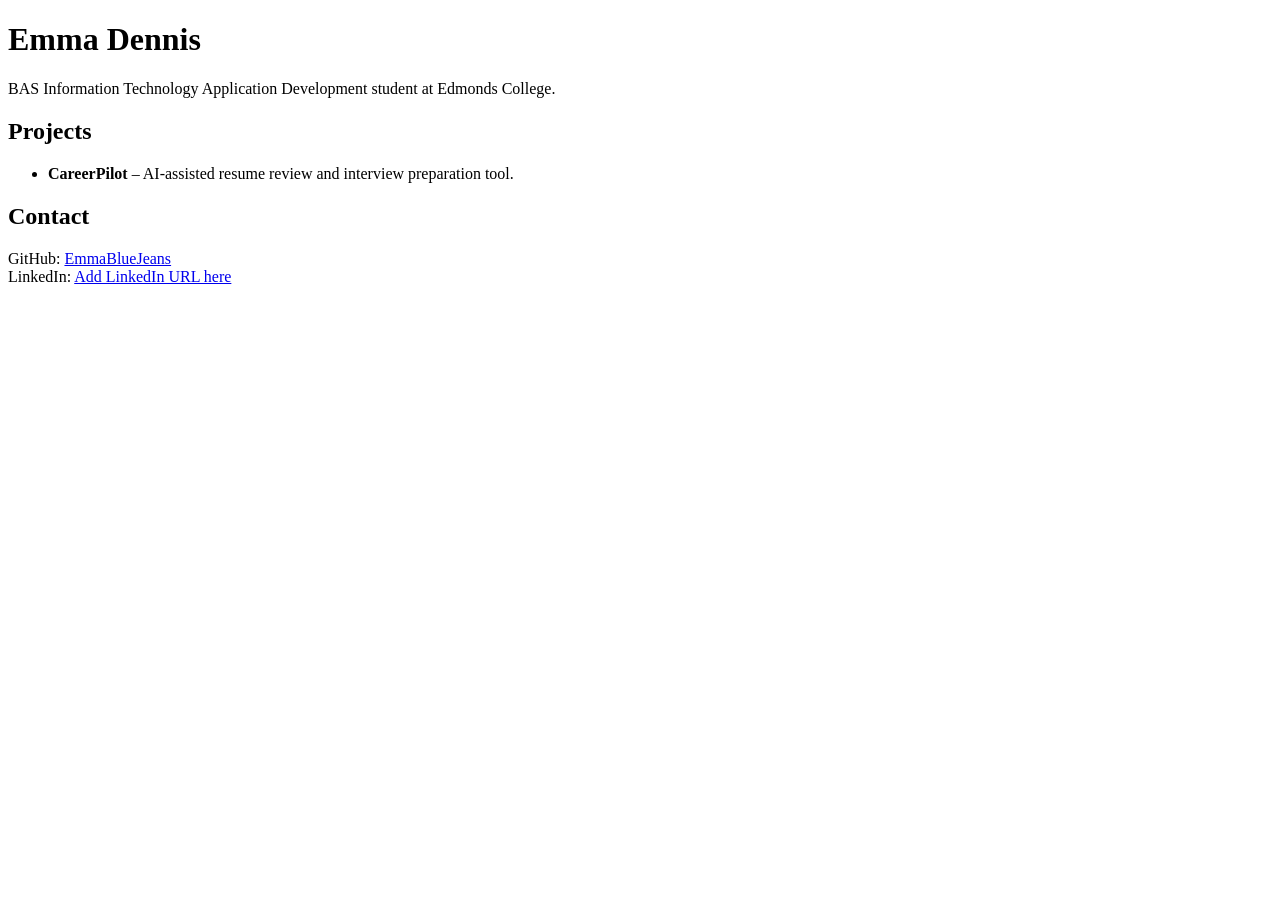
==== index.html @ 06421914 "Add initial portfolio HTML structure adding main html page" ====
<!DOCTYPE html>
<html lang="en">
<head>
  <meta charset="UTF-8">
  <title>Emma Dennis | Portfolio</title>
</head>
<body>
  <h1>Emma Dennis</h1>
  <p>BAS Information Technology Application Development student at Edmonds College.</p>

  <h2>Projects</h2>
  <ul>
    <li><strong>CareerPilot</strong> – AI-assisted resume review and interview preparation tool.</li>
  </ul>

  <h2>Contact</h2>
  <p>
    GitHub: <a href="https://github.com/EmmaBlueJeans">EmmaBlueJeans</a><br>
    LinkedIn: <a href="#">Add LinkedIn URL here</a>
  </p>
</body>
</html>
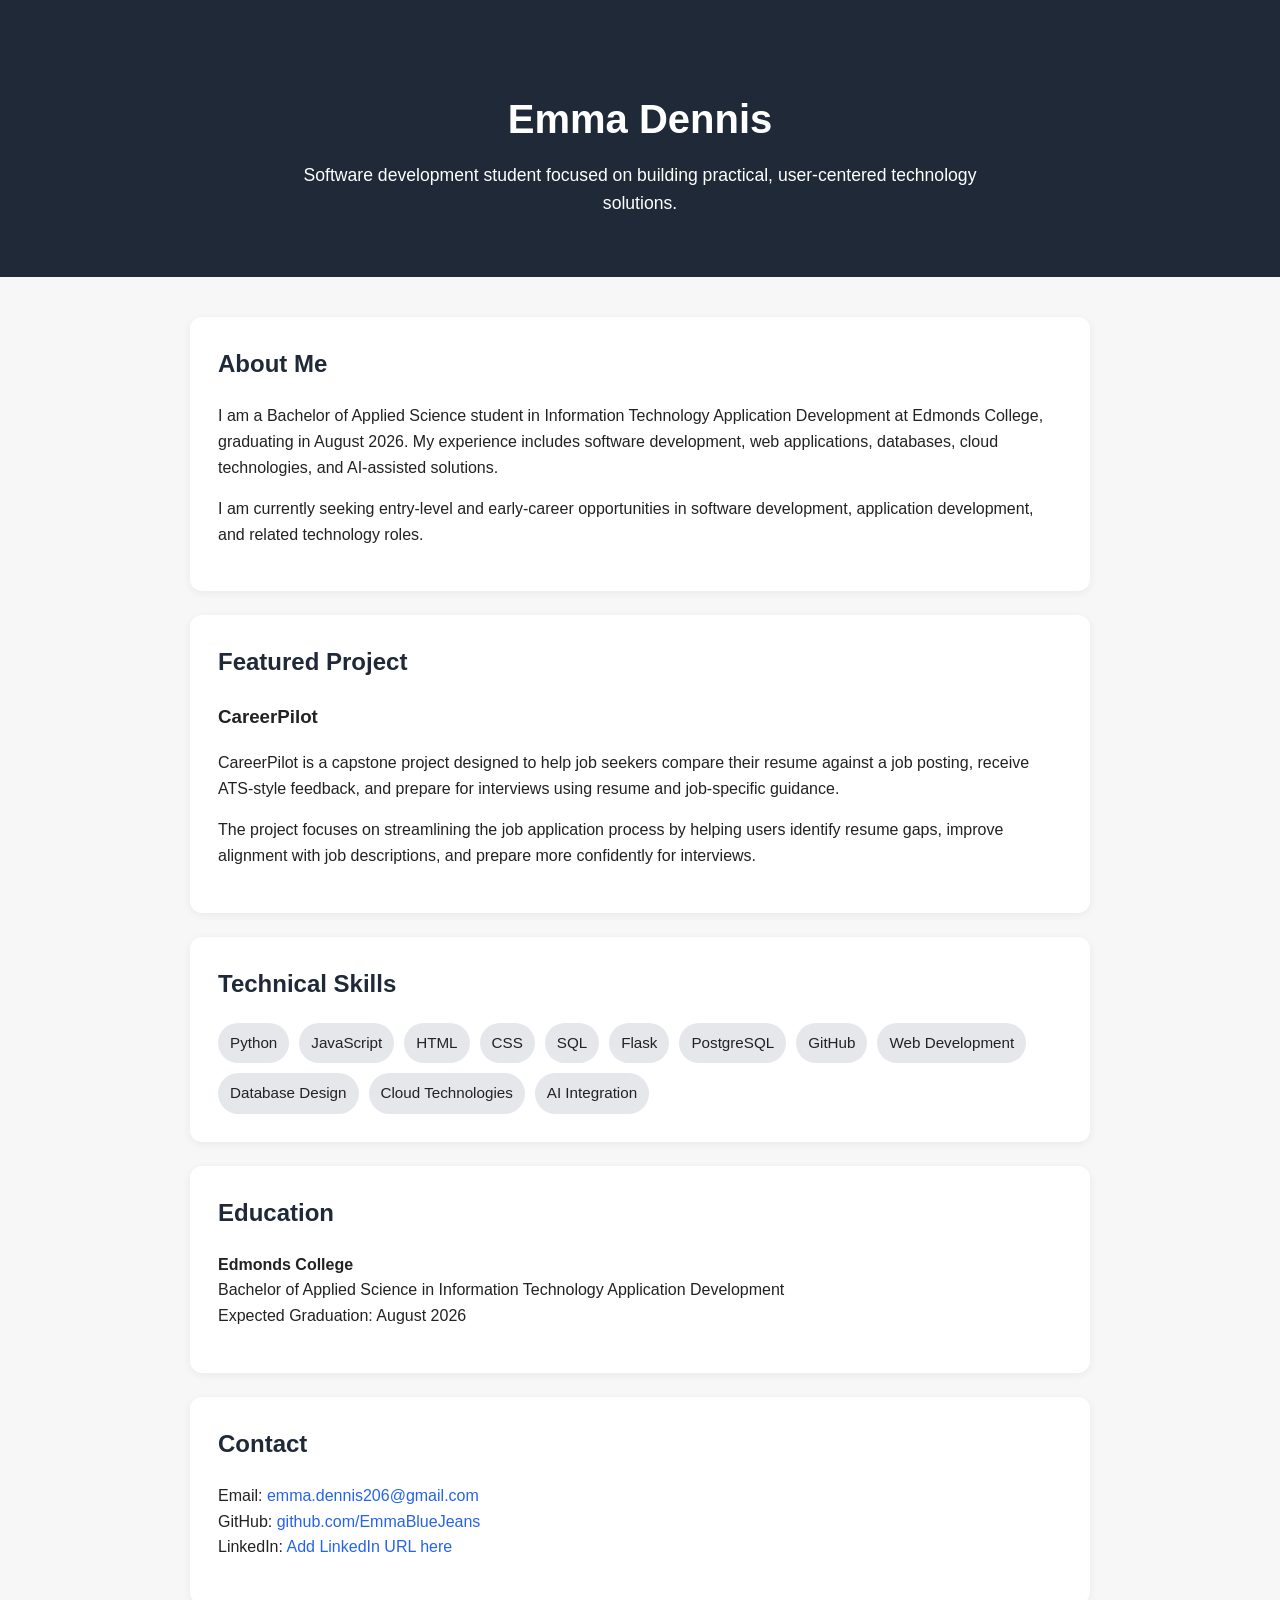
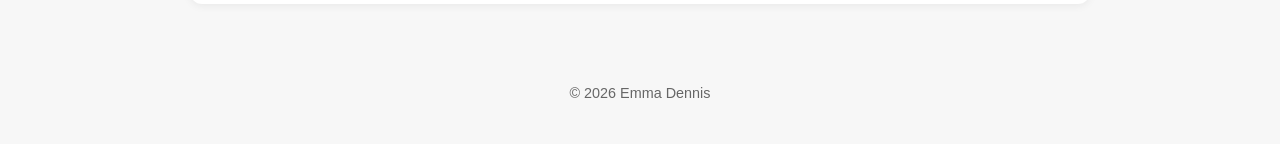
==== commit 036a96ea: "Revise index.html with new content and structure Updated header and main content for clarity and det" ====
--- a/index.html
+++ b/index.html
@@ -1,22 +1,161 @@
 <!DOCTYPE html>
 <html lang="en">
 <head>
-  <meta charset="UTF-8">
+  <meta charset="UTF-8" />
+  <meta name="viewport" content="width=device-width, initial-scale=1.0" />
   <title>Emma Dennis | Portfolio</title>
+
+  <style>
+    body {
+      margin: 0;
+      font-family: Arial, sans-serif;
+      line-height: 1.6;
+      background: #f7f7f7;
+      color: #222;
+    }
+
+    header {
+      background: #1f2937;
+      color: white;
+      padding: 60px 20px;
+      text-align: center;
+    }
+
+    header h1 {
+      margin-bottom: 10px;
+      font-size: 2.5rem;
+    }
+
+    header p {
+      max-width: 700px;
+      margin: 0 auto;
+      font-size: 1.1rem;
+    }
+
+    main {
+      max-width: 900px;
+      margin: 40px auto;
+      padding: 0 20px;
+    }
+
+    section {
+      background: white;
+      margin-bottom: 24px;
+      padding: 28px;
+      border-radius: 12px;
+      box-shadow: 0 2px 8px rgba(0, 0, 0, 0.06);
+    }
+
+    h2 {
+      margin-top: 0;
+      color: #1f2937;
+    }
+
+    a {
+      color: #2563eb;
+      text-decoration: none;
+    }
+
+    a:hover {
+      text-decoration: underline;
+    }
+
+    .skills {
+      display: flex;
+      flex-wrap: wrap;
+      gap: 10px;
+    }
+
+    .skills span {
+      background: #e5e7eb;
+      padding: 8px 12px;
+      border-radius: 999px;
+      font-size: 0.95rem;
+    }
+
+    footer {
+      text-align: center;
+      padding: 24px;
+      color: #666;
+      font-size: 0.9rem;
+    }
+  </style>
 </head>
+
 <body>
-  <h1>Emma Dennis</h1>
-  <p>BAS Information Technology Application Development student at Edmonds College.</p>
+  <header>
+    <h1>Emma Dennis</h1>
+    <p>
+      Software development student focused on building practical, user-centered technology solutions.
+    </p>
+  </header>
 
-  <h2>Projects</h2>
-  <ul>
-    <li><strong>CareerPilot</strong> – AI-assisted resume review and interview preparation tool.</li>
-  </ul>
+  <main>
+    <section>
+      <h2>About Me</h2>
+      <p>
+        I am a Bachelor of Applied Science student in Information Technology Application Development at Edmonds College,
+        graduating in August 2026. My experience includes software development, web applications, databases,
+        cloud technologies, and AI-assisted solutions.
+      </p>
+      <p>
+        I am currently seeking entry-level and early-career opportunities in software development,
+        application development, and related technology roles.
+      </p>
+    </section>
 
-  <h2>Contact</h2>
-  <p>
-    GitHub: <a href="https://github.com/EmmaBlueJeans">EmmaBlueJeans</a><br>
-    LinkedIn: <a href="#">Add LinkedIn URL here</a>
-  </p>
+    <section>
+      <h2>Featured Project</h2>
+      <h3>CareerPilot</h3>
+      <p>
+        CareerPilot is a capstone project designed to help job seekers compare their resume against a job posting,
+        receive ATS-style feedback, and prepare for interviews using resume and job-specific guidance.
+      </p>
+      <p>
+        The project focuses on streamlining the job application process by helping users identify resume gaps,
+        improve alignment with job descriptions, and prepare more confidently for interviews.
+      </p>
+    </section>
+
+    <section>
+      <h2>Technical Skills</h2>
+      <div class="skills">
+        <span>Python</span>
+        <span>JavaScript</span>
+        <span>HTML</span>
+        <span>CSS</span>
+        <span>SQL</span>
+        <span>Flask</span>
+        <span>PostgreSQL</span>
+        <span>GitHub</span>
+        <span>Web Development</span>
+        <span>Database Design</span>
+        <span>Cloud Technologies</span>
+        <span>AI Integration</span>
+      </div>
+    </section>
+
+    <section>
+      <h2>Education</h2>
+      <p>
+        <strong>Edmonds College</strong><br>
+        Bachelor of Applied Science in Information Technology Application Development<br>
+        Expected Graduation: August 2026
+      </p>
+    </section>
+
+    <section>
+      <h2>Contact</h2>
+      <p>
+        Email: <a href="mailto:emma.dennis206@gmail.com">emma.dennis206@gmail.com</a><br>
+        GitHub: <a href="https://github.com/EmmaBlueJeans">github.com/EmmaBlueJeans</a><br>
+        LinkedIn: <a href="#">Add LinkedIn URL here</a>
+      </p>
+    </section>
+  </main>
+
+  <footer>
+    <p>&copy; 2026 Emma Dennis</p>
+  </footer>
 </body>
 </html>
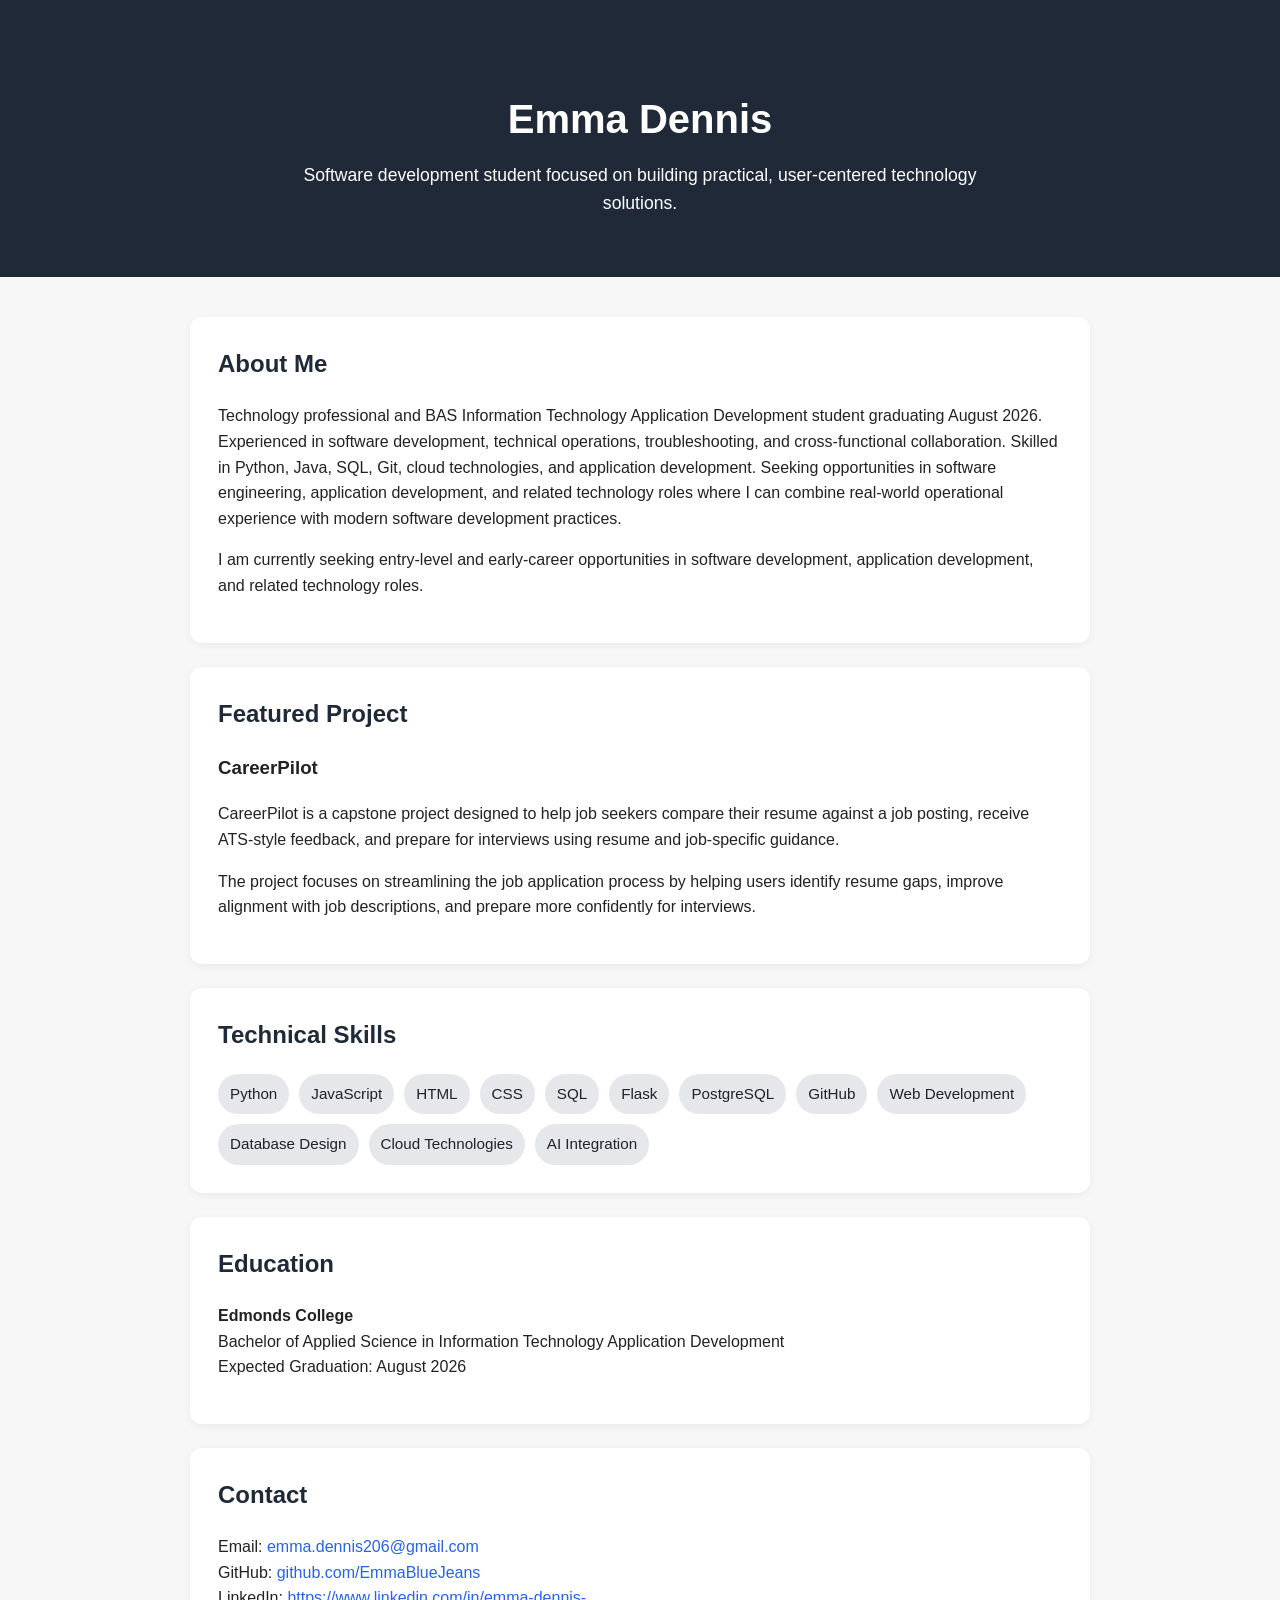
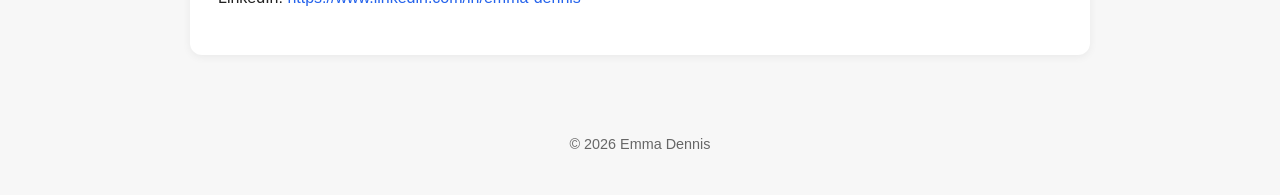
==== commit 235a74c4: "Revise About Me section and add LinkedIn link Updated personal information and skills in the About M" ====
--- a/index.html
+++ b/index.html
@@ -94,9 +94,11 @@
     <section>
       <h2>About Me</h2>
       <p>
-        I am a Bachelor of Applied Science student in Information Technology Application Development at Edmonds College,
-        graduating in August 2026. My experience includes software development, web applications, databases,
-        cloud technologies, and AI-assisted solutions.
+        Technology professional and BAS Information Technology Application Development student graduating August 2026. 
+        Experienced in software development, technical operations, troubleshooting, and cross-functional collaboration. 
+        Skilled in Python, Java, SQL, Git, cloud technologies, and application development. 
+        Seeking opportunities in software engineering, application development, and related technology roles 
+        where I can combine real-world operational experience with modern software development practices.
       </p>
       <p>
         I am currently seeking entry-level and early-career opportunities in software development,
@@ -149,7 +151,7 @@
       <p>
         Email: <a href="mailto:emma.dennis206@gmail.com">emma.dennis206@gmail.com</a><br>
         GitHub: <a href="https://github.com/EmmaBlueJeans">github.com/EmmaBlueJeans</a><br>
-        LinkedIn: <a href="#">Add LinkedIn URL here</a>
+        LinkedIn: <a href="#"> https://www.linkedin.com/in/emma-dennis-</a>
       </p>
     </section>
   </main>
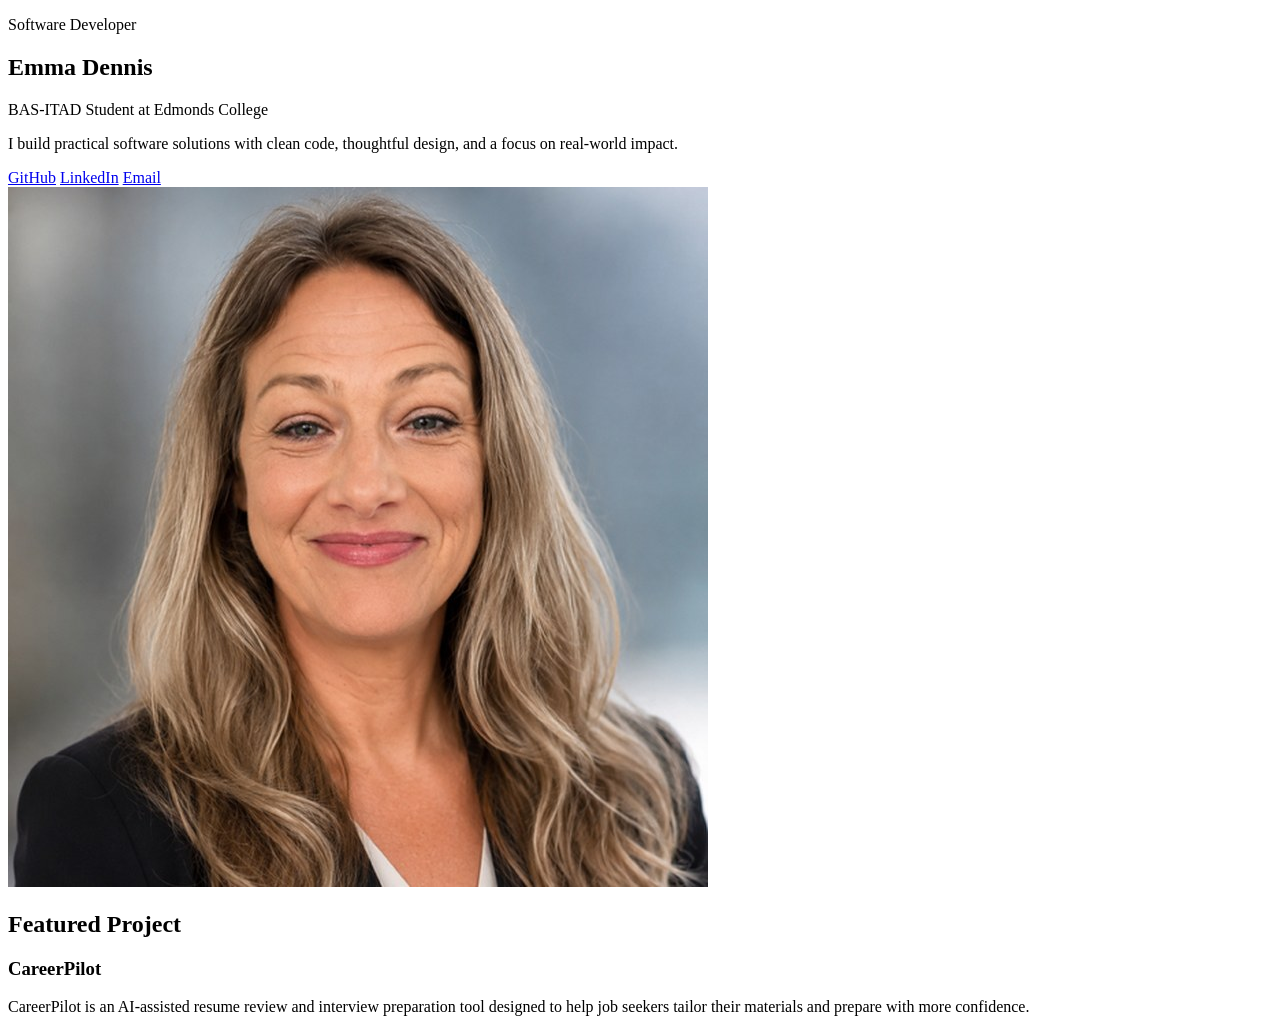
==== commit e02bf445: "Updated template for photo Updated title and content sections in index.html to reflect new focus on " ====
--- a/index.html
+++ b/index.html
@@ -3,161 +3,39 @@
 <head>
   <meta charset="UTF-8" />
   <meta name="viewport" content="width=device-width, initial-scale=1.0" />
-  <title>Emma Dennis | Portfolio</title>
+  <title>Emma Dennis | Software Developer</title>
+  <link rel="stylesheet" href="style.css" />
+</head>
+<body>
+  <main class="hero">
+    <section class="intro">
+      <p class="eyebrow">Software Developer</p>
+      <h1>Emma Dennis</h1>
+      <p class="subtitle">BAS-ITAD Student at Edmonds College</p>
+      <p>
+        I build practical software solutions with clean code, thoughtful design,
+        and a focus on real-world impact.
+      </p>
 
-  <style>
-    body {
-      margin: 0;
-      font-family: Arial, sans-serif;
-      line-height: 1.6;
-      background: #f7f7f7;
-      color: #222;
-    }
-
-    header {
-      background: #1f2937;
-      color: white;
-      padding: 60px 20px;
-      text-align: center;
-    }
-
-    header h1 {
-      margin-bottom: 10px;
-      font-size: 2.5rem;
-    }
-
-    header p {
-      max-width: 700px;
-      margin: 0 auto;
-      font-size: 1.1rem;
-    }
-
-    main {
-      max-width: 900px;
-      margin: 40px auto;
-      padding: 0 20px;
-    }
-
-    section {
-      background: white;
-      margin-bottom: 24px;
-      padding: 28px;
-      border-radius: 12px;
-      box-shadow: 0 2px 8px rgba(0, 0, 0, 0.06);
-    }
-
-    h2 {
-      margin-top: 0;
-      color: #1f2937;
-    }
-
-    a {
-      color: #2563eb;
-      text-decoration: none;
-    }
-
-    a:hover {
-      text-decoration: underline;
-    }
-
-    .skills {
-      display: flex;
-      flex-wrap: wrap;
-      gap: 10px;
-    }
-
-    .skills span {
-      background: #e5e7eb;
-      padding: 8px 12px;
-      border-radius: 999px;
-      font-size: 0.95rem;
-    }
-
-    footer {
-      text-align: center;
-      padding: 24px;
-      color: #666;
-      font-size: 0.9rem;
-    }
-  </style>
-</head>
-
-<body>
-  <header>
-    <h1>Emma Dennis</h1>
-    <p>
-      Software development student focused on building practical, user-centered technology solutions.
-    </p>
-  </header>
-
-  <main>
-    <section>
-      <h2>About Me</h2>
-      <p>
-        Technology professional and BAS Information Technology Application Development student graduating August 2026. 
-        Experienced in software development, technical operations, troubleshooting, and cross-functional collaboration. 
-        Skilled in Python, Java, SQL, Git, cloud technologies, and application development. 
-        Seeking opportunities in software engineering, application development, and related technology roles 
-        where I can combine real-world operational experience with modern software development practices.
-      </p>
-      <p>
-        I am currently seeking entry-level and early-career opportunities in software development,
-        application development, and related technology roles.
-      </p>
-    </section>
-
-    <section>
-      <h2>Featured Project</h2>
-      <h3>CareerPilot</h3>
-      <p>
-        CareerPilot is a capstone project designed to help job seekers compare their resume against a job posting,
-        receive ATS-style feedback, and prepare for interviews using resume and job-specific guidance.
-      </p>
-      <p>
-        The project focuses on streamlining the job application process by helping users identify resume gaps,
-        improve alignment with job descriptions, and prepare more confidently for interviews.
-      </p>
-    </section>
-
-    <section>
-      <h2>Technical Skills</h2>
-      <div class="skills">
-        <span>Python</span>
-        <span>JavaScript</span>
-        <span>HTML</span>
-        <span>CSS</span>
-        <span>SQL</span>
-        <span>Flask</span>
-        <span>PostgreSQL</span>
-        <span>GitHub</span>
-        <span>Web Development</span>
-        <span>Database Design</span>
-        <span>Cloud Technologies</span>
-        <span>AI Integration</span>
+      <div class="links">
+        <a href="https://github.com/EmmaBlueJeans">GitHub</a>
+        <a href="#">LinkedIn</a>
+        <a href="mailto:emma.dennis206@gmail.com">Email</a>
       </div>
     </section>
 
-    <section>
-      <h2>Education</h2>
-      <p>
-        <strong>Edmonds College</strong><br>
-        Bachelor of Applied Science in Information Technology Application Development<br>
-        Expected Graduation: August 2026
-      </p>
-    </section>
-
-    <section>
-      <h2>Contact</h2>
-      <p>
-        Email: <a href="mailto:emma.dennis206@gmail.com">emma.dennis206@gmail.com</a><br>
-        GitHub: <a href="https://github.com/EmmaBlueJeans">github.com/EmmaBlueJeans</a><br>
-        LinkedIn: <a href="#"> https://www.linkedin.com/in/emma-dennis-</a>
-      </p>
+    <section class="photo">
+      <img src="emma-dennis-headshot.jpg" alt="Professional headshot of Emma Dennis" />
     </section>
   </main>
 
-  <footer>
-    <p>&copy; 2026 Emma Dennis</p>
-  </footer>
+  <section class="content">
+    <h2>Featured Project</h2>
+    <h3>CareerPilot</h3>
+    <p>
+      CareerPilot is an AI-assisted resume review and interview preparation tool
+      designed to help job seekers tailor their materials and prepare with more confidence.
+    </p>
+  </section>
 </body>
 </html>
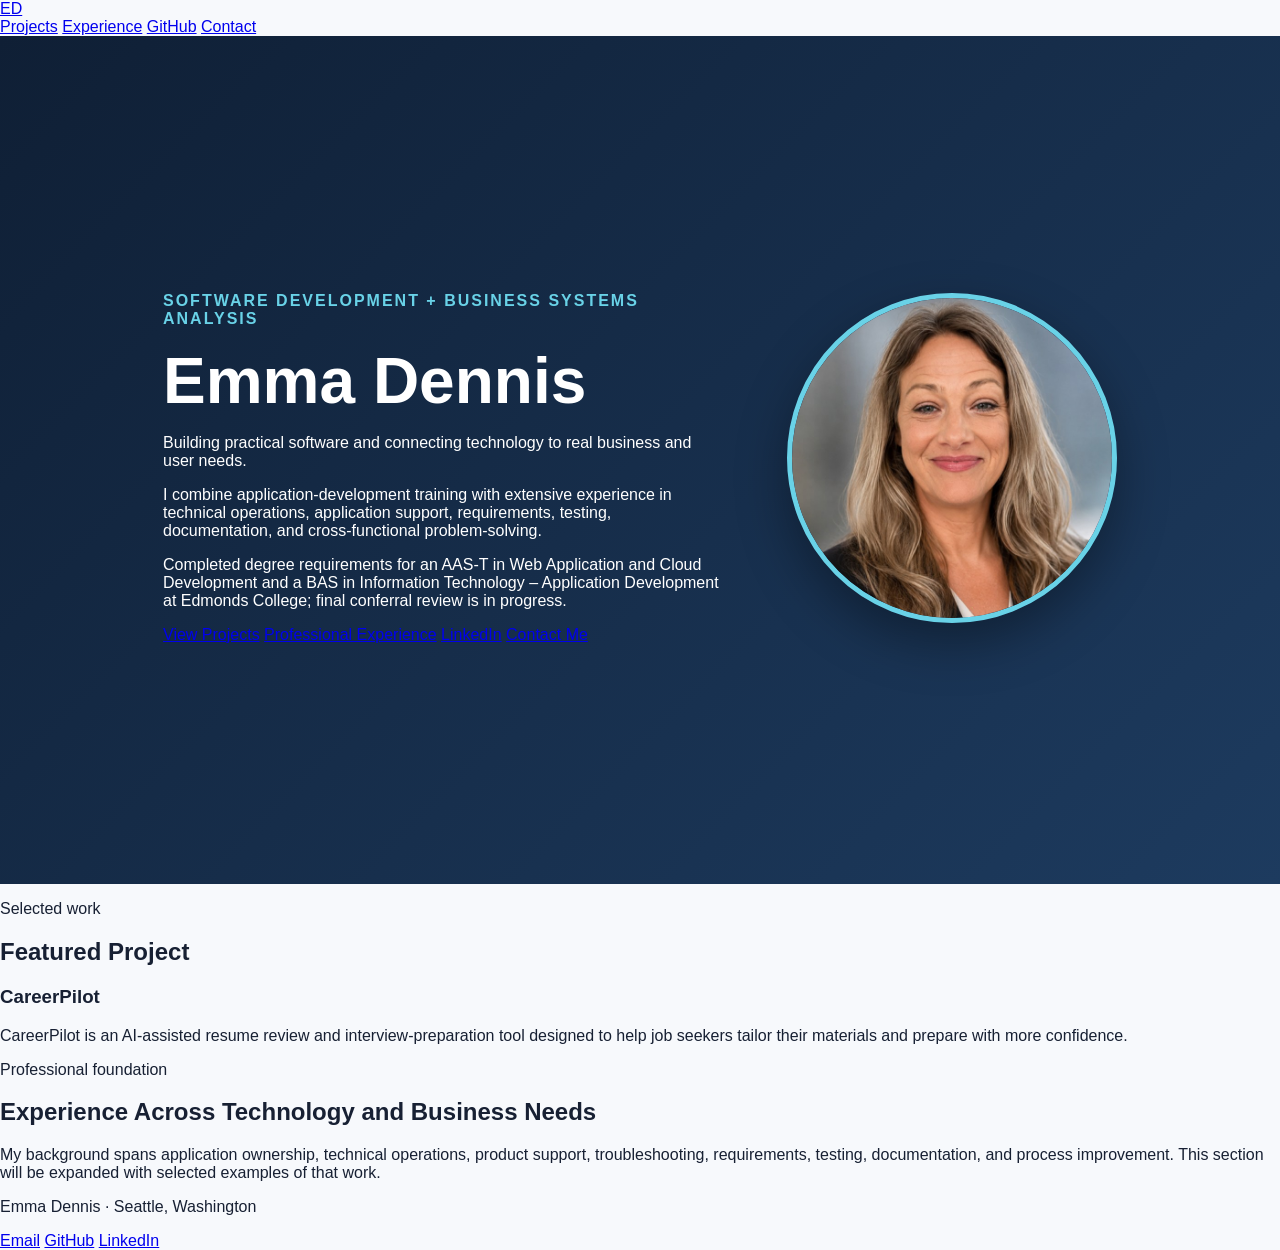
==== commit 6e1b2079: "Update portfolio positioning and navigation" ====
--- a/index.html
+++ b/index.html
@@ -3,39 +3,101 @@
 <head>
   <meta charset="UTF-8" />
   <meta name="viewport" content="width=device-width, initial-scale=1.0" />
-  <title>Emma Dennis | Software Developer</title>
+  <meta
+    name="description"
+    content="Emma Dennis combines software development with business systems analysis, technical operations, requirements, testing, and process improvement."
+  />
+  <link rel="canonical" href="https://emmadennis.dev/" />
+  <meta property="og:title" content="Emma Dennis | Software Development & Business Systems Analysis" />
+  <meta
+    property="og:description"
+    content="Building practical software and connecting technology to real business and user needs."
+  />
+  <meta property="og:type" content="website" />
+  <meta property="og:url" content="https://emmadennis.dev/" />
+  <title>Emma Dennis | Software Development & Business Systems Analysis</title>
   <link rel="stylesheet" href="style.css" />
 </head>
 <body>
-  <main class="hero">
-    <section class="intro">
-      <p class="eyebrow">Software Developer</p>
-      <h1>Emma Dennis</h1>
-      <p class="subtitle">BAS-ITAD Student at Edmonds College</p>
-      <p>
-        I build practical software solutions with clean code, thoughtful design,
-        and a focus on real-world impact.
-      </p>
+  <header class="site-header">
+    <a class="brand" href="#top" aria-label="Emma Dennis home">ED</a>
+    <nav class="site-nav" aria-label="Primary navigation">
+      <a href="#projects">Projects</a>
+      <a href="#experience">Experience</a>
+      <a href="https://github.com/EmmaBlueJeans" target="_blank" rel="noopener noreferrer">GitHub</a>
+      <a href="mailto:emma.dennis206@gmail.com">Contact</a>
+    </nav>
+  </header>
 
-      <div class="links">
-        <a href="https://github.com/EmmaBlueJeans">GitHub</a>
-        <a href="#">LinkedIn</a>
-        <a href="mailto:emma.dennis206@gmail.com">Email</a>
+  <main id="top">
+    <section class="hero">
+      <div class="intro">
+        <p class="eyebrow">Software Development + Business Systems Analysis</p>
+        <h1>Emma Dennis</h1>
+        <p class="headline">
+          Building practical software and connecting technology to real business and user needs.
+        </p>
+        <p class="summary">
+          I combine application-development training with extensive experience in technical
+          operations, application support, requirements, testing, documentation, and
+          cross-functional problem-solving.
+        </p>
+        <p class="credential-note">
+          Completed degree requirements for an AAS-T in Web Application and Cloud Development
+          and a BAS in Information Technology – Application Development at Edmonds College;
+          final conferral review is in progress.
+        </p>
+
+        <div class="hero-actions">
+          <a class="button button-primary" href="#projects">View Projects</a>
+          <a class="button" href="#experience">Professional Experience</a>
+          <a
+            class="button"
+            href="https://www.linkedin.com/in/emma-dennis-"
+            target="_blank"
+            rel="noopener noreferrer"
+          >LinkedIn</a>
+          <a class="button" href="mailto:emma.dennis206@gmail.com">Contact Me</a>
+        </div>
+      </div>
+
+      <div class="photo">
+        <img src="emma-dennis-headshot.jpg" alt="Professional headshot of Emma Dennis" />
       </div>
     </section>
 
-    <section class="photo">
-      <img src="emma-dennis-headshot.jpg" alt="Professional headshot of Emma Dennis" />
+    <section class="content-section" id="projects">
+      <p class="section-label">Selected work</p>
+      <h2>Featured Project</h2>
+      <h3>CareerPilot</h3>
+      <p>
+        CareerPilot is an AI-assisted resume review and interview-preparation tool designed
+        to help job seekers tailor their materials and prepare with more confidence.
+      </p>
+    </section>
+
+    <section class="content-section content-section-alt" id="experience">
+      <p class="section-label">Professional foundation</p>
+      <h2>Experience Across Technology and Business Needs</h2>
+      <p>
+        My background spans application ownership, technical operations, product support,
+        troubleshooting, requirements, testing, documentation, and process improvement.
+        This section will be expanded with selected examples of that work.
+      </p>
     </section>
   </main>
 
-  <section class="content">
-    <h2>Featured Project</h2>
-    <h3>CareerPilot</h3>
-    <p>
-      CareerPilot is an AI-assisted resume review and interview preparation tool
-      designed to help job seekers tailor their materials and prepare with more confidence.
-    </p>
-  </section>
+  <footer class="site-footer">
+    <p>Emma Dennis · Seattle, Washington</p>
+    <div class="footer-links">
+      <a href="mailto:emma.dennis206@gmail.com">Email</a>
+      <a href="https://github.com/EmmaBlueJeans" target="_blank" rel="noopener noreferrer">GitHub</a>
+      <a
+        href="https://www.linkedin.com/in/emma-dennis-"
+        target="_blank"
+        rel="noopener noreferrer"
+      >LinkedIn</a>
+    </div>
+  </footer>
 </body>
 </html>
--- a/style.css
+++ b/style.css
@@ -0,0 +1,92 @@
+body {
+  margin: 0;
+  font-family: Arial, sans-serif;
+  color: #172033;
+  background: #f7f9fc;
+}
+
+.hero {
+  min-height: 80vh;
+  display: flex;
+  align-items: center;
+  justify-content: center;
+  gap: 4rem;
+  padding: 4rem 8%;
+  background: linear-gradient(135deg, #0f1f35, #1d3b5f);
+  color: white;
+}
+
+.intro {
+  max-width: 560px;
+}
+
+.eyebrow {
+  color: #69d2e7;
+  text-transform: uppercase;
+  letter-spacing: 2px;
+  font-weight: bold;
+}
+
+h1 {
+  font-size: 4rem;
+  margin: 0.5rem 0;
+}
+
+.subtitle {
+  font-size: 1.4rem;
+  color: #d7e6f5;
+}
+
+.links {
+  margin-top: 2rem;
+}
+
+.links a {
+  display: inline-block;
+  margin-right: 1rem;
+  padding: 0.8rem 1.2rem;
+  border: 1px solid #69d2e7;
+  color: white;
+  text-decoration: none;
+  border-radius: 6px;
+}
+
+.links a:hover {
+  background: #69d2e7;
+  color: #0f1f35;
+}
+
+.photo img {
+  width: 320px;
+  height: 320px;
+  object-fit: cover;
+  border-radius: 50%;
+  border: 5px solid #69d2e7;
+  box-shadow: 0 20px 50px rgba(0, 0, 0, 0.35);
+}
+
+.content {
+  padding: 4rem 8%;
+  max-width: 900px;
+  margin: auto;
+}
+
+.content h2 {
+  color: #1d6f91;
+}
+
+@media (max-width: 800px) {
+  .hero {
+    flex-direction: column-reverse;
+    text-align: center;
+  }
+
+  h1 {
+    font-size: 3rem;
+  }
+
+  .photo img {
+    width: 240px;
+    height: 240px;
+  }
+}
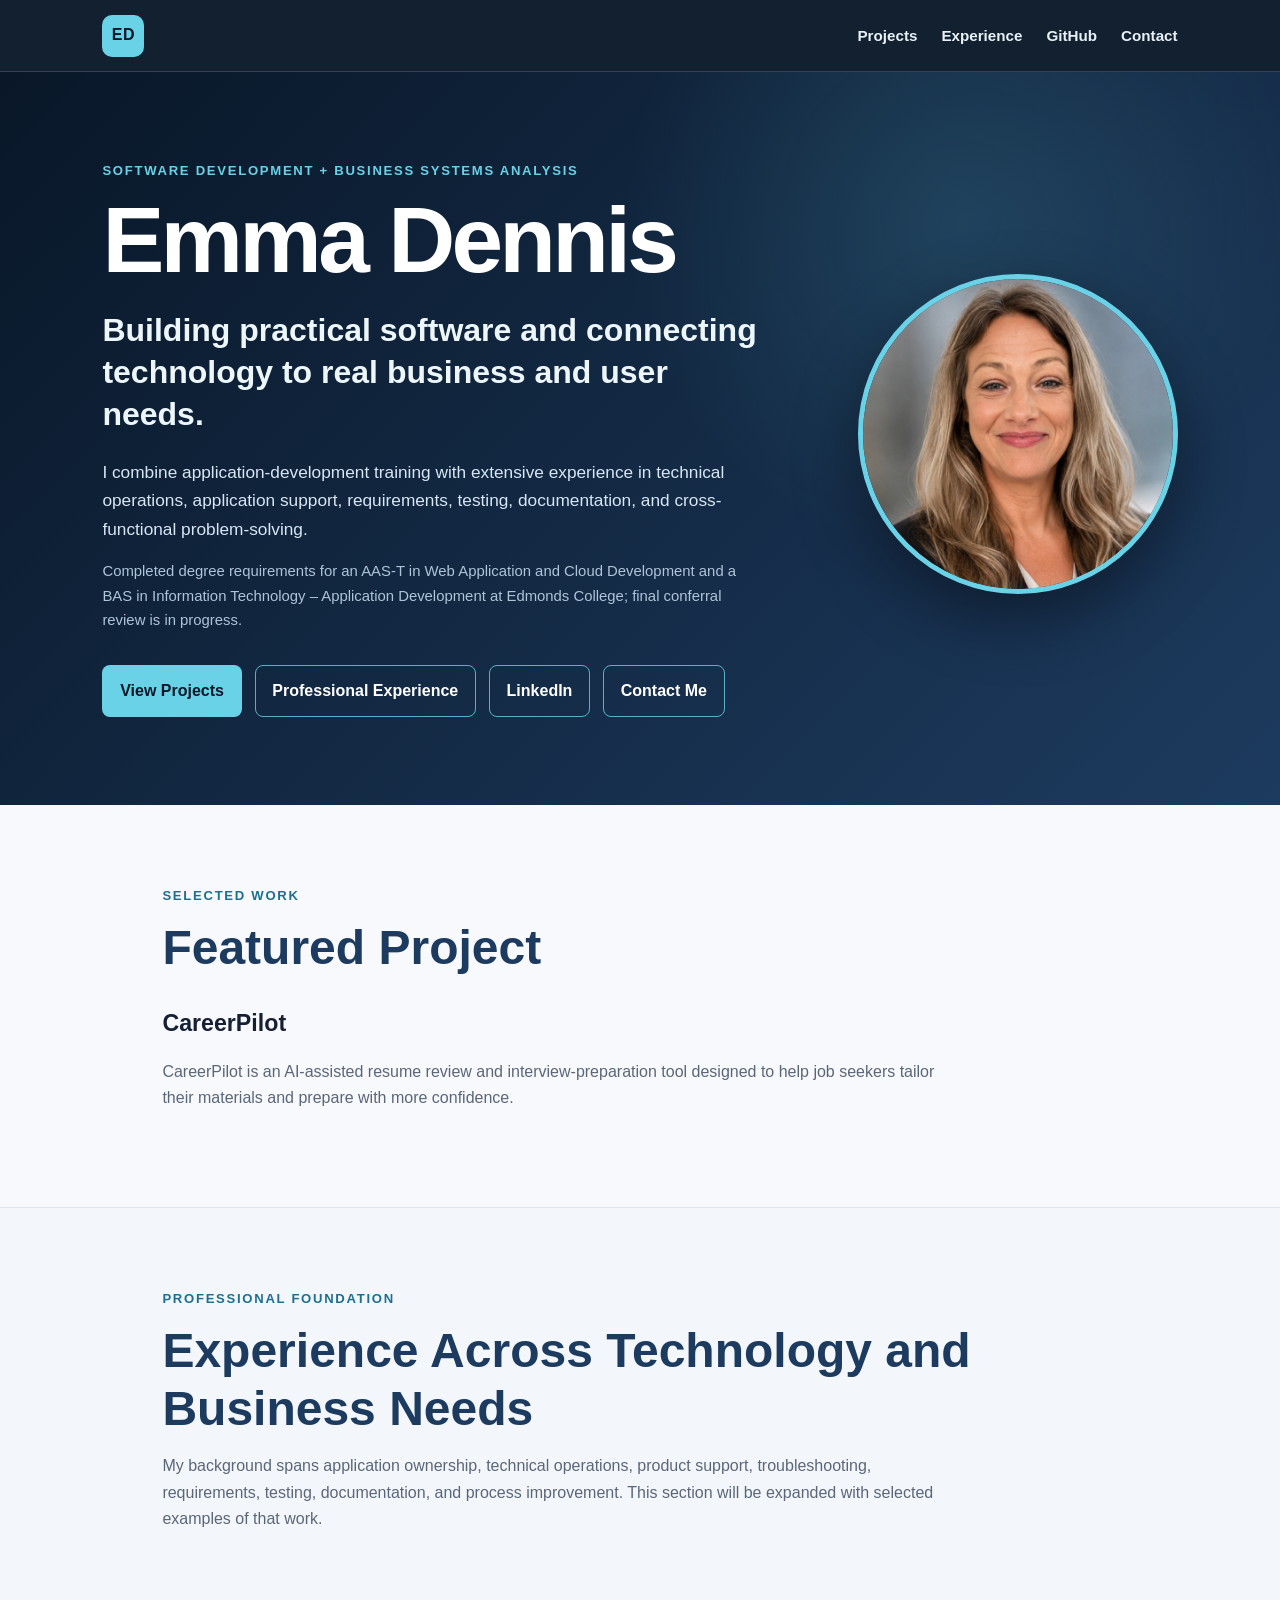
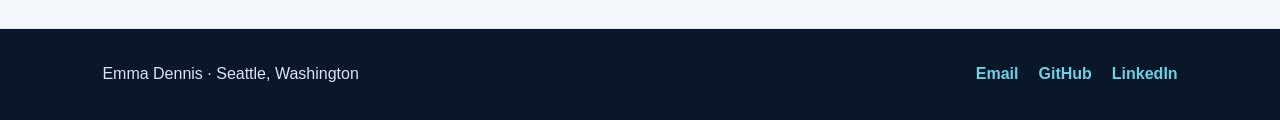
==== commit 87ec4663: "Refresh portfolio stylesheet cache" ====
--- a/index.html
+++ b/index.html
@@ -16,7 +16,7 @@
   <meta property="og:type" content="website" />
   <meta property="og:url" content="https://emmadennis.dev/" />
   <title>Emma Dennis | Software Development & Business Systems Analysis</title>
-  <link rel="stylesheet" href="style.css" />
+  <link rel="stylesheet" href="style.css?v=20261028" />
 </head>
 <body>
   <header class="site-header">
--- a/style.css
+++ b/style.css
@@ -1,92 +1,335 @@
+:root {
+  --navy-950: #091728;
+  --navy-900: #0f1f35;
+  --navy-700: #1d3b5f;
+  --ink: #172033;
+  --muted: #5b6678;
+  --surface: #ffffff;
+  --surface-soft: #f3f7fb;
+  --accent: #69d2e7;
+  --accent-dark: #1d6f91;
+  --border: #dce6f0;
+  --max-width: 1160px;
+}
+
+* {
+  box-sizing: border-box;
+}
+
+html {
+  scroll-behavior: smooth;
+}
+
 body {
   margin: 0;
-  font-family: Arial, sans-serif;
-  color: #172033;
+  font-family: Arial, Helvetica, sans-serif;
+  color: var(--ink);
   background: #f7f9fc;
+  line-height: 1.65;
+}
+
+a {
+  color: inherit;
+}
+
+.site-header {
+  position: sticky;
+  top: 0;
+  z-index: 10;
+  display: flex;
+  align-items: center;
+  justify-content: space-between;
+  min-height: 72px;
+  padding: 0 8%;
+  color: white;
+  background: rgba(9, 23, 40, 0.96);
+  border-bottom: 1px solid rgba(105, 210, 231, 0.22);
+  backdrop-filter: blur(10px);
+}
+
+.brand {
+  display: inline-grid;
+  width: 42px;
+  height: 42px;
+  place-items: center;
+  color: var(--navy-950);
+  background: var(--accent);
+  border-radius: 10px;
+  font-weight: 800;
+  letter-spacing: 0.04em;
+  text-decoration: none;
+}
+
+.site-nav {
+  display: flex;
+  align-items: center;
+  gap: 1.5rem;
+}
+
+.site-nav a {
+  color: #e8f1f8;
+  font-size: 0.95rem;
+  font-weight: 700;
+  text-decoration: none;
+}
+
+.site-nav a:hover,
+.site-nav a:focus-visible {
+  color: var(--accent);
 }
 
 .hero {
-  min-height: 80vh;
+  min-height: 72vh;
   display: flex;
   align-items: center;
   justify-content: center;
-  gap: 4rem;
-  padding: 4rem 8%;
-  background: linear-gradient(135deg, #0f1f35, #1d3b5f);
+  gap: clamp(3rem, 7vw, 7rem);
+  padding: 5.5rem 8%;
   color: white;
+  background:
+    radial-gradient(circle at 75% 20%, rgba(105, 210, 231, 0.14), transparent 30%),
+    linear-gradient(135deg, var(--navy-950), var(--navy-700));
 }
 
 .intro {
-  max-width: 560px;
-}
-
-.eyebrow {
-  color: #69d2e7;
+  max-width: 720px;
+}
+
+.eyebrow,
+.section-label {
+  margin: 0 0 0.75rem;
+  color: var(--accent);
   text-transform: uppercase;
-  letter-spacing: 2px;
-  font-weight: bold;
+  letter-spacing: 0.13em;
+  font-size: 0.82rem;
+  font-weight: 800;
 }
 
 h1 {
-  font-size: 4rem;
-  margin: 0.5rem 0;
-}
-
-.subtitle {
-  font-size: 1.4rem;
+  margin: 0;
+  font-size: clamp(3.5rem, 8vw, 5.8rem);
+  line-height: 1;
+  letter-spacing: -0.04em;
+}
+
+.headline {
+  max-width: 690px;
+  margin: 1.5rem 0 0;
+  color: #edf7fb;
+  font-size: clamp(1.45rem, 2.5vw, 2.05rem);
+  line-height: 1.3;
+  font-weight: 700;
+}
+
+.summary {
+  max-width: 680px;
+  margin: 1.4rem 0 0;
   color: #d7e6f5;
-}
-
-.links {
+  font-size: 1.08rem;
+}
+
+.credential-note {
+  max-width: 680px;
+  margin: 1rem 0 0;
+  color: #aec4d8;
+  font-size: 0.93rem;
+}
+
+.hero-actions {
+  display: flex;
+  flex-wrap: wrap;
+  gap: 0.8rem;
   margin-top: 2rem;
 }
 
-.links a {
-  display: inline-block;
-  margin-right: 1rem;
-  padding: 0.8rem 1.2rem;
-  border: 1px solid #69d2e7;
+.button {
+  display: inline-flex;
+  align-items: center;
+  justify-content: center;
+  min-height: 48px;
+  padding: 0.75rem 1.05rem;
   color: white;
+  background: transparent;
+  border: 1px solid rgba(105, 210, 231, 0.8);
+  border-radius: 8px;
+  font-weight: 700;
   text-decoration: none;
-  border-radius: 6px;
-}
-
-.links a:hover {
-  background: #69d2e7;
-  color: #0f1f35;
+  transition: 160ms ease;
+}
+
+.button:hover,
+.button:focus-visible {
+  color: var(--navy-950);
+  background: var(--accent);
+  transform: translateY(-2px);
+}
+
+.button-primary {
+  color: var(--navy-950);
+  background: var(--accent);
+}
+
+.button-primary:hover,
+.button-primary:focus-visible {
+  background: #9ae7f3;
+}
+
+.photo {
+  flex: 0 0 auto;
 }
 
 .photo img {
-  width: 320px;
-  height: 320px;
+  width: clamp(230px, 25vw, 330px);
+  height: clamp(230px, 25vw, 330px);
   object-fit: cover;
+  border: 5px solid var(--accent);
   border-radius: 50%;
-  border: 5px solid #69d2e7;
-  box-shadow: 0 20px 50px rgba(0, 0, 0, 0.35);
-}
-
-.content {
-  padding: 4rem 8%;
-  max-width: 900px;
-  margin: auto;
-}
-
-.content h2 {
-  color: #1d6f91;
-}
-
-@media (max-width: 800px) {
+  box-shadow: 0 24px 65px rgba(0, 0, 0, 0.42);
+}
+
+.content-section {
+  max-width: var(--max-width);
+  margin: 0 auto;
+  padding: 5rem 8%;
+  scroll-margin-top: 88px;
+}
+
+.content-section-alt {
+  max-width: none;
+  padding-right: max(8%, calc((100% - var(--max-width)) / 2 + 8%));
+  padding-left: max(8%, calc((100% - var(--max-width)) / 2 + 8%));
+  background: var(--surface-soft);
+  border-top: 1px solid var(--border);
+  border-bottom: 1px solid var(--border);
+}
+
+.content-section .section-label {
+  color: var(--accent-dark);
+}
+
+.content-section h2 {
+  margin: 0;
+  color: var(--navy-700);
+  font-size: clamp(2rem, 4vw, 3rem);
+  line-height: 1.2;
+}
+
+.content-section h3 {
+  margin: 1.75rem 0 0.4rem;
+  font-size: 1.45rem;
+}
+
+.content-section p:not(.section-label) {
+  max-width: 780px;
+  color: var(--muted);
+}
+
+.site-footer {
+  display: flex;
+  align-items: center;
+  justify-content: space-between;
+  gap: 1.5rem;
+  padding: 2rem 8%;
+  color: #d7e6f5;
+  background: var(--navy-950);
+}
+
+.site-footer p {
+  margin: 0;
+}
+
+.footer-links {
+  display: flex;
+  flex-wrap: wrap;
+  gap: 1.25rem;
+}
+
+.footer-links a {
+  color: var(--accent);
+  font-weight: 700;
+  text-decoration: none;
+}
+
+.footer-links a:hover,
+.footer-links a:focus-visible {
+  text-decoration: underline;
+}
+
+@media (max-width: 900px) {
+  .site-header {
+    padding: 0 5%;
+  }
+
+  .site-nav {
+    gap: 1rem;
+  }
+
   .hero {
     flex-direction: column-reverse;
-    text-align: center;
+    align-items: flex-start;
+    padding: 4rem 7%;
+  }
+
+  .photo img {
+    width: 220px;
+    height: 220px;
+  }
+}
+
+@media (max-width: 640px) {
+  .site-header {
+    position: static;
+    align-items: flex-start;
+    gap: 1rem;
+    padding-top: 1rem;
+    padding-bottom: 1rem;
+  }
+
+  .site-nav {
+    flex-wrap: wrap;
+    justify-content: flex-end;
+    gap: 0.6rem 1rem;
+  }
+
+  .site-nav a {
+    font-size: 0.88rem;
+  }
+
+  .hero {
+    padding: 3.5rem 6%;
   }
 
   h1 {
-    font-size: 3rem;
-  }
-
-  .photo img {
-    width: 240px;
-    height: 240px;
-  }
-}
+    font-size: 3.3rem;
+  }
+
+  .hero-actions {
+    display: grid;
+    grid-template-columns: 1fr;
+  }
+
+  .button {
+    width: 100%;
+  }
+
+  .content-section,
+  .content-section-alt {
+    padding: 4rem 6%;
+  }
+
+  .site-footer {
+    align-items: flex-start;
+    flex-direction: column;
+    padding: 2rem 6%;
+  }
+}
+
+@media (prefers-reduced-motion: reduce) {
+  html {
+    scroll-behavior: auto;
+  }
+
+  .button {
+    transition: none;
+  }
+}
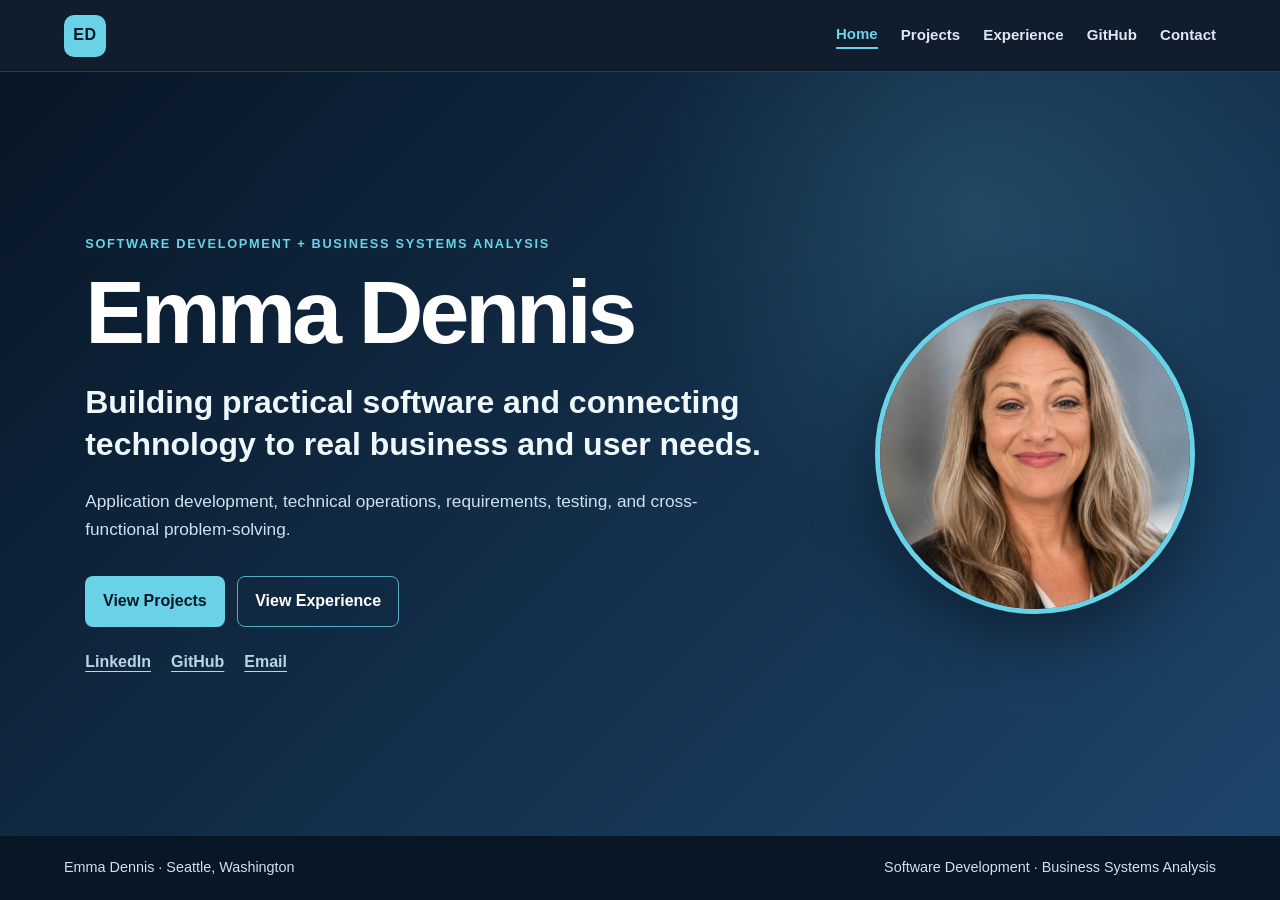
==== commit 92fc686f: "Create focused portfolio pages" ====
--- a/index.html
+++ b/index.html
@@ -3,101 +3,53 @@
 <head>
   <meta charset="UTF-8" />
   <meta name="viewport" content="width=device-width, initial-scale=1.0" />
-  <meta
-    name="description"
-    content="Emma Dennis combines software development with business systems analysis, technical operations, requirements, testing, and process improvement."
-  />
+  <meta name="description" content="Emma Dennis combines software development with business systems analysis, technical operations, requirements, testing, and process improvement." />
   <link rel="canonical" href="https://emmadennis.dev/" />
   <meta property="og:title" content="Emma Dennis | Software Development & Business Systems Analysis" />
-  <meta
-    property="og:description"
-    content="Building practical software and connecting technology to real business and user needs."
-  />
+  <meta property="og:description" content="Building practical software and connecting technology to real business and user needs." />
   <meta property="og:type" content="website" />
   <meta property="og:url" content="https://emmadennis.dev/" />
   <title>Emma Dennis | Software Development & Business Systems Analysis</title>
-  <link rel="stylesheet" href="style.css?v=20261028" />
+  <link rel="stylesheet" href="style.css?v=20261028b" />
 </head>
 <body>
+
   <header class="site-header">
-    <a class="brand" href="#top" aria-label="Emma Dennis home">ED</a>
+    <a class="brand" href="index.html" aria-label="Emma Dennis home">ED</a>
     <nav class="site-nav" aria-label="Primary navigation">
-      <a href="#projects">Projects</a>
-      <a href="#experience">Experience</a>
+      <a class="active" href="index.html">Home</a>
+      <a href="projects.html">Projects</a>
+      <a href="experience.html">Experience</a>
       <a href="https://github.com/EmmaBlueJeans" target="_blank" rel="noopener noreferrer">GitHub</a>
       <a href="mailto:emma.dennis206@gmail.com">Contact</a>
     </nav>
   </header>
-
-  <main id="top">
-    <section class="hero">
+  <main>
+    <section class="hero home-hero">
       <div class="intro">
         <p class="eyebrow">Software Development + Business Systems Analysis</p>
         <h1>Emma Dennis</h1>
-        <p class="headline">
-          Building practical software and connecting technology to real business and user needs.
-        </p>
-        <p class="summary">
-          I combine application-development training with extensive experience in technical
-          operations, application support, requirements, testing, documentation, and
-          cross-functional problem-solving.
-        </p>
-        <p class="credential-note">
-          Completed degree requirements for an AAS-T in Web Application and Cloud Development
-          and a BAS in Information Technology – Application Development at Edmonds College;
-          final conferral review is in progress.
-        </p>
-
+        <p class="headline">Building practical software and connecting technology to real business and user needs.</p>
+        <p class="summary">Application development, technical operations, requirements, testing, and cross-functional problem-solving.</p>
         <div class="hero-actions">
-          <a class="button button-primary" href="#projects">View Projects</a>
-          <a class="button" href="#experience">Professional Experience</a>
-          <a
-            class="button"
-            href="https://www.linkedin.com/in/emma-dennis-"
-            target="_blank"
-            rel="noopener noreferrer"
-          >LinkedIn</a>
-          <a class="button" href="mailto:emma.dennis206@gmail.com">Contact Me</a>
+          <a class="button button-primary" href="projects.html">View Projects</a>
+          <a class="button" href="experience.html">View Experience</a>
+        </div>
+        <div class="text-links" aria-label="Professional links">
+          <a href="https://www.linkedin.com/in/emma-dennis-" target="_blank" rel="noopener noreferrer">LinkedIn</a>
+          <a href="https://github.com/EmmaBlueJeans" target="_blank" rel="noopener noreferrer">GitHub</a>
+          <a href="mailto:emma.dennis206@gmail.com">Email</a>
         </div>
       </div>
-
       <div class="photo">
         <img src="emma-dennis-headshot.jpg" alt="Professional headshot of Emma Dennis" />
       </div>
-    </section>
-
-    <section class="content-section" id="projects">
-      <p class="section-label">Selected work</p>
-      <h2>Featured Project</h2>
-      <h3>CareerPilot</h3>
-      <p>
-        CareerPilot is an AI-assisted resume review and interview-preparation tool designed
-        to help job seekers tailor their materials and prepare with more confidence.
-      </p>
-    </section>
-
-    <section class="content-section content-section-alt" id="experience">
-      <p class="section-label">Professional foundation</p>
-      <h2>Experience Across Technology and Business Needs</h2>
-      <p>
-        My background spans application ownership, technical operations, product support,
-        troubleshooting, requirements, testing, documentation, and process improvement.
-        This section will be expanded with selected examples of that work.
-      </p>
     </section>
   </main>
 
   <footer class="site-footer">
     <p>Emma Dennis · Seattle, Washington</p>
-    <div class="footer-links">
-      <a href="mailto:emma.dennis206@gmail.com">Email</a>
-      <a href="https://github.com/EmmaBlueJeans" target="_blank" rel="noopener noreferrer">GitHub</a>
-      <a
-        href="https://www.linkedin.com/in/emma-dennis-"
-        target="_blank"
-        rel="noopener noreferrer"
-      >LinkedIn</a>
-    </div>
+    <p>Software Development · Business Systems Analysis</p>
   </footer>
 </body>
-</html>
+</html>
--- a/style.css
+++ b/style.css
@@ -1,335 +1,28 @@
 :root {
-  --navy-950: #091728;
-  --navy-900: #0f1f35;
-  --navy-700: #1d3b5f;
-  --ink: #172033;
-  --muted: #5b6678;
-  --surface: #ffffff;
-  --surface-soft: #f3f7fb;
-  --accent: #69d2e7;
-  --accent-dark: #1d6f91;
-  --border: #dce6f0;
-  --max-width: 1160px;
+  --navy-950:#081626; --navy-900:#0e2037; --navy-800:#15304f; --navy-700:#1d456b;
+  --ink:#172033; --muted:#59677a; --surface:#fff; --soft:#f2f7fb;
+  --accent:#69d2e7; --accent-dark:#176f92; --border:#dbe6ef; --max:1160px;
 }
-
-* {
-  box-sizing: border-box;
-}
-
-html {
-  scroll-behavior: smooth;
-}
-
-body {
-  margin: 0;
-  font-family: Arial, Helvetica, sans-serif;
-  color: var(--ink);
-  background: #f7f9fc;
-  line-height: 1.65;
-}
-
-a {
-  color: inherit;
-}
-
-.site-header {
-  position: sticky;
-  top: 0;
-  z-index: 10;
-  display: flex;
-  align-items: center;
-  justify-content: space-between;
-  min-height: 72px;
-  padding: 0 8%;
-  color: white;
-  background: rgba(9, 23, 40, 0.96);
-  border-bottom: 1px solid rgba(105, 210, 231, 0.22);
-  backdrop-filter: blur(10px);
-}
-
-.brand {
-  display: inline-grid;
-  width: 42px;
-  height: 42px;
-  place-items: center;
-  color: var(--navy-950);
-  background: var(--accent);
-  border-radius: 10px;
-  font-weight: 800;
-  letter-spacing: 0.04em;
-  text-decoration: none;
-}
-
-.site-nav {
-  display: flex;
-  align-items: center;
-  gap: 1.5rem;
-}
-
-.site-nav a {
-  color: #e8f1f8;
-  font-size: 0.95rem;
-  font-weight: 700;
-  text-decoration: none;
-}
-
-.site-nav a:hover,
-.site-nav a:focus-visible {
-  color: var(--accent);
-}
-
-.hero {
-  min-height: 72vh;
-  display: flex;
-  align-items: center;
-  justify-content: center;
-  gap: clamp(3rem, 7vw, 7rem);
-  padding: 5.5rem 8%;
-  color: white;
-  background:
-    radial-gradient(circle at 75% 20%, rgba(105, 210, 231, 0.14), transparent 30%),
-    linear-gradient(135deg, var(--navy-950), var(--navy-700));
-}
-
-.intro {
-  max-width: 720px;
-}
-
-.eyebrow,
-.section-label {
-  margin: 0 0 0.75rem;
-  color: var(--accent);
-  text-transform: uppercase;
-  letter-spacing: 0.13em;
-  font-size: 0.82rem;
-  font-weight: 800;
-}
-
-h1 {
-  margin: 0;
-  font-size: clamp(3.5rem, 8vw, 5.8rem);
-  line-height: 1;
-  letter-spacing: -0.04em;
-}
-
-.headline {
-  max-width: 690px;
-  margin: 1.5rem 0 0;
-  color: #edf7fb;
-  font-size: clamp(1.45rem, 2.5vw, 2.05rem);
-  line-height: 1.3;
-  font-weight: 700;
-}
-
-.summary {
-  max-width: 680px;
-  margin: 1.4rem 0 0;
-  color: #d7e6f5;
-  font-size: 1.08rem;
-}
-
-.credential-note {
-  max-width: 680px;
-  margin: 1rem 0 0;
-  color: #aec4d8;
-  font-size: 0.93rem;
-}
-
-.hero-actions {
-  display: flex;
-  flex-wrap: wrap;
-  gap: 0.8rem;
-  margin-top: 2rem;
-}
-
-.button {
-  display: inline-flex;
-  align-items: center;
-  justify-content: center;
-  min-height: 48px;
-  padding: 0.75rem 1.05rem;
-  color: white;
-  background: transparent;
-  border: 1px solid rgba(105, 210, 231, 0.8);
-  border-radius: 8px;
-  font-weight: 700;
-  text-decoration: none;
-  transition: 160ms ease;
-}
-
-.button:hover,
-.button:focus-visible {
-  color: var(--navy-950);
-  background: var(--accent);
-  transform: translateY(-2px);
-}
-
-.button-primary {
-  color: var(--navy-950);
-  background: var(--accent);
-}
-
-.button-primary:hover,
-.button-primary:focus-visible {
-  background: #9ae7f3;
-}
-
-.photo {
-  flex: 0 0 auto;
-}
-
-.photo img {
-  width: clamp(230px, 25vw, 330px);
-  height: clamp(230px, 25vw, 330px);
-  object-fit: cover;
-  border: 5px solid var(--accent);
-  border-radius: 50%;
-  box-shadow: 0 24px 65px rgba(0, 0, 0, 0.42);
-}
-
-.content-section {
-  max-width: var(--max-width);
-  margin: 0 auto;
-  padding: 5rem 8%;
-  scroll-margin-top: 88px;
-}
-
-.content-section-alt {
-  max-width: none;
-  padding-right: max(8%, calc((100% - var(--max-width)) / 2 + 8%));
-  padding-left: max(8%, calc((100% - var(--max-width)) / 2 + 8%));
-  background: var(--surface-soft);
-  border-top: 1px solid var(--border);
-  border-bottom: 1px solid var(--border);
-}
-
-.content-section .section-label {
-  color: var(--accent-dark);
-}
-
-.content-section h2 {
-  margin: 0;
-  color: var(--navy-700);
-  font-size: clamp(2rem, 4vw, 3rem);
-  line-height: 1.2;
-}
-
-.content-section h3 {
-  margin: 1.75rem 0 0.4rem;
-  font-size: 1.45rem;
-}
-
-.content-section p:not(.section-label) {
-  max-width: 780px;
-  color: var(--muted);
-}
-
-.site-footer {
-  display: flex;
-  align-items: center;
-  justify-content: space-between;
-  gap: 1.5rem;
-  padding: 2rem 8%;
-  color: #d7e6f5;
-  background: var(--navy-950);
-}
-
-.site-footer p {
-  margin: 0;
-}
-
-.footer-links {
-  display: flex;
-  flex-wrap: wrap;
-  gap: 1.25rem;
-}
-
-.footer-links a {
-  color: var(--accent);
-  font-weight: 700;
-  text-decoration: none;
-}
-
-.footer-links a:hover,
-.footer-links a:focus-visible {
-  text-decoration: underline;
-}
-
-@media (max-width: 900px) {
-  .site-header {
-    padding: 0 5%;
-  }
-
-  .site-nav {
-    gap: 1rem;
-  }
-
-  .hero {
-    flex-direction: column-reverse;
-    align-items: flex-start;
-    padding: 4rem 7%;
-  }
-
-  .photo img {
-    width: 220px;
-    height: 220px;
-  }
-}
-
-@media (max-width: 640px) {
-  .site-header {
-    position: static;
-    align-items: flex-start;
-    gap: 1rem;
-    padding-top: 1rem;
-    padding-bottom: 1rem;
-  }
-
-  .site-nav {
-    flex-wrap: wrap;
-    justify-content: flex-end;
-    gap: 0.6rem 1rem;
-  }
-
-  .site-nav a {
-    font-size: 0.88rem;
-  }
-
-  .hero {
-    padding: 3.5rem 6%;
-  }
-
-  h1 {
-    font-size: 3.3rem;
-  }
-
-  .hero-actions {
-    display: grid;
-    grid-template-columns: 1fr;
-  }
-
-  .button {
-    width: 100%;
-  }
-
-  .content-section,
-  .content-section-alt {
-    padding: 4rem 6%;
-  }
-
-  .site-footer {
-    align-items: flex-start;
-    flex-direction: column;
-    padding: 2rem 6%;
-  }
-}
-
-@media (prefers-reduced-motion: reduce) {
-  html {
-    scroll-behavior: auto;
-  }
-
-  .button {
-    transition: none;
-  }
-}
+*{box-sizing:border-box} html{scroll-behavior:smooth} body{margin:0;font-family:Arial,Helvetica,sans-serif;color:var(--ink);background:#f8fafc;line-height:1.65} a{color:inherit}
+.site-header{position:sticky;top:0;z-index:10;display:flex;align-items:center;justify-content:space-between;min-height:72px;padding:0 max(5%,calc((100% - var(--max))/2));color:#fff;background:rgba(8,22,38,.97);border-bottom:1px solid rgba(105,210,231,.2);backdrop-filter:blur(10px)}
+.brand{display:inline-grid;width:42px;height:42px;place-items:center;color:var(--navy-950);background:var(--accent);border-radius:10px;font-weight:800;letter-spacing:.04em;text-decoration:none}
+.site-nav{display:flex;align-items:center;gap:1.45rem}.site-nav a{color:#dce9f4;font-size:.94rem;font-weight:700;text-decoration:none}.site-nav a:hover,.site-nav a:focus-visible,.site-nav a.active{color:var(--accent)}.site-nav a.active{border-bottom:2px solid var(--accent)}
+.hero{color:#fff;background:radial-gradient(circle at 76% 18%,rgba(105,210,231,.16),transparent 29%),linear-gradient(135deg,var(--navy-950),var(--navy-700))}
+.home-hero{min-height:calc(100vh - 136px);display:flex;align-items:center;justify-content:center;gap:clamp(3rem,7vw,7rem);padding:5.5rem max(6%,calc((100% - var(--max))/2))}
+.intro{max-width:720px}.eyebrow,.section-label,.card-kicker{margin:0 0 .75rem;color:var(--accent);text-transform:uppercase;letter-spacing:.13em;font-size:.8rem;font-weight:800}
+h1{margin:0;font-size:clamp(3.35rem,7vw,5.7rem);line-height:1.03;letter-spacing:-.045em}.headline{max-width:700px;margin:1.5rem 0 0;color:#eef8fb;font-size:clamp(1.45rem,2.5vw,2.05rem);line-height:1.3;font-weight:700}.summary{max-width:650px;margin:1.35rem 0 0;color:#cfe0ee;font-size:1.08rem}
+.hero-actions,.card-actions{display:flex;flex-wrap:wrap;gap:.8rem;margin-top:2rem}.button{display:inline-flex;align-items:center;justify-content:center;min-height:48px;padding:.72rem 1.05rem;color:#fff;background:transparent;border:1px solid rgba(105,210,231,.78);border-radius:8px;font-weight:700;text-decoration:none;transition:160ms ease}.button:hover,.button:focus-visible{color:var(--navy-950);background:var(--accent);transform:translateY(-2px)}.button-primary{color:var(--navy-950);background:var(--accent)}.button-dark{color:var(--navy-800);border-color:#9eb6c9}.button-dark:hover,.button-dark:focus-visible{color:#fff;background:var(--navy-800)}
+.text-links{display:flex;gap:1.25rem;margin-top:1.35rem}.text-links a{color:#b9d5e4;font-weight:700;text-underline-offset:4px}.text-links a:hover{color:var(--accent)}
+.photo{flex:0 0 auto}.photo img{display:block;width:clamp(225px,25vw,330px);height:clamp(225px,25vw,330px);object-fit:cover;border:5px solid var(--accent);border-radius:50%;box-shadow:0 24px 65px rgba(0,0,0,.4)}
+.page-hero{color:#fff;background:radial-gradient(circle at 84% 18%,rgba(105,210,231,.17),transparent 25%),linear-gradient(135deg,var(--navy-950),var(--navy-700))}.page-hero-inner{max-width:var(--max);margin:auto;padding:5.2rem 5%}.page-hero h1{max-width:900px;font-size:clamp(3rem,6vw,5rem)}.page-hero p:last-child{max-width:800px;margin:1.3rem 0 0;color:#d3e4f1;font-size:1.15rem}
+.page-content{max-width:var(--max);margin:auto;padding:5rem 5%}.project-grid{display:grid;grid-template-columns:repeat(2,minmax(0,1fr));gap:1.5rem}.project-card{display:grid;grid-template-columns:110px 1fr;gap:1.5rem;padding:2rem;background:#fff;border:1px solid var(--border);border-radius:18px;box-shadow:0 12px 35px rgba(18,44,68,.07)}.featured-project{grid-column:1/-1;grid-template-columns:180px 1fr}.project-visual{display:grid;place-items:center;align-self:start;aspect-ratio:1;color:var(--accent);background:linear-gradient(145deg,var(--navy-900),var(--navy-700));border-radius:16px;font-size:2rem;font-weight:800;letter-spacing:.04em}.featured-project .project-visual{font-size:3rem}.project-copy h2,.capability-card h2,.experience-block h2,.education-panel h2{margin:0;color:var(--navy-800);font-size:clamp(1.65rem,3vw,2.2rem);line-height:1.2}.project-copy p{color:var(--muted)}.project-copy .contribution{color:#36465b}.project-copy .card-kicker,.capability-card .card-kicker{color:var(--accent-dark)}
+.tags,.focus-list{display:flex;flex-wrap:wrap;gap:.5rem;margin:1.25rem 0 0;padding:0;list-style:none}.tags li,.focus-list li{padding:.35rem .7rem;color:var(--navy-700);background:#eaf5f8;border:1px solid #c8e8ef;border-radius:999px;font-size:.82rem;font-weight:700}
+.capability-grid{display:grid;grid-template-columns:repeat(2,minmax(0,1fr));gap:1.5rem}.capability-card{padding:2.2rem;background:#fff;border:1px solid var(--border);border-radius:18px;box-shadow:0 12px 35px rgba(18,44,68,.06)}.check-list{margin:1.4rem 0 0;padding:0;list-style:none}.check-list li{position:relative;padding:.65rem 0 .65rem 1.6rem;border-bottom:1px solid #e9eff4;color:#46556a}.check-list li:last-child{border-bottom:0}.check-list li::before{content:"✓";position:absolute;left:0;color:var(--accent-dark);font-weight:800}
+.experience-block{display:grid;grid-template-columns:minmax(260px,.8fr) minmax(0,1.2fr);gap:3rem;margin-top:4.5rem;padding:3rem 0;border-top:1px solid var(--border)}.experience-block .section-label,.education-panel .section-label{color:var(--accent-dark)}.experience-copy p,.education-panel p{margin-top:0;color:var(--muted)}
+.focus-list{margin:0 0 4.5rem}.focus-list li{padding:.55rem .9rem;background:#fff}
+.education-panel{display:grid;grid-template-columns:minmax(260px,.8fr) minmax(0,1.2fr);gap:3rem;padding:2.5rem;background:linear-gradient(135deg,#eaf4f8,#f8fbfd);border:1px solid #d3e5ed;border-radius:18px}
+.page-cta{display:flex;align-items:center;justify-content:space-between;gap:2rem;margin-top:4rem;padding-top:2rem;border-top:1px solid var(--border)}.page-cta p{margin:0;color:var(--muted)}.text-arrow{color:var(--accent-dark);font-weight:800;text-decoration:none;white-space:nowrap}.text-arrow:hover{text-decoration:underline}
+.site-footer{display:flex;align-items:center;justify-content:space-between;gap:1.5rem;min-height:64px;padding:1.25rem max(5%,calc((100% - var(--max))/2));color:#cfe0ee;background:var(--navy-950);font-size:.9rem}.site-footer p{margin:0}
+@media(max-width:900px){.site-header{padding:0 5%}.home-hero{flex-direction:column-reverse;align-items:flex-start;padding:4rem 7%}.photo img{width:215px;height:215px}.project-card,.featured-project{grid-template-columns:100px 1fr}.project-grid,.capability-grid{grid-template-columns:1fr}.featured-project{grid-column:auto}.experience-block,.education-panel{grid-template-columns:1fr;gap:1.3rem}}
+@media(max-width:680px){.site-header{position:static;align-items:flex-start;gap:1rem;padding-top:1rem;padding-bottom:1rem}.site-nav{flex-wrap:wrap;justify-content:flex-end;gap:.55rem 1rem}.site-nav a{font-size:.86rem}.home-hero{min-height:auto;padding:3.5rem 6%}h1{font-size:3.25rem}.hero-actions{display:grid;grid-template-columns:1fr}.hero-actions .button{width:100%}.page-hero-inner,.page-content{padding-right:6%;padding-left:6%}.project-card,.featured-project{grid-template-columns:1fr}.project-visual{width:90px}.featured-project .project-visual{font-size:2rem}.page-cta,.site-footer{align-items:flex-start;flex-direction:column}.education-panel{padding:1.75rem}}
+@media(prefers-reduced-motion:reduce){html{scroll-behavior:auto}.button{transition:none}}
